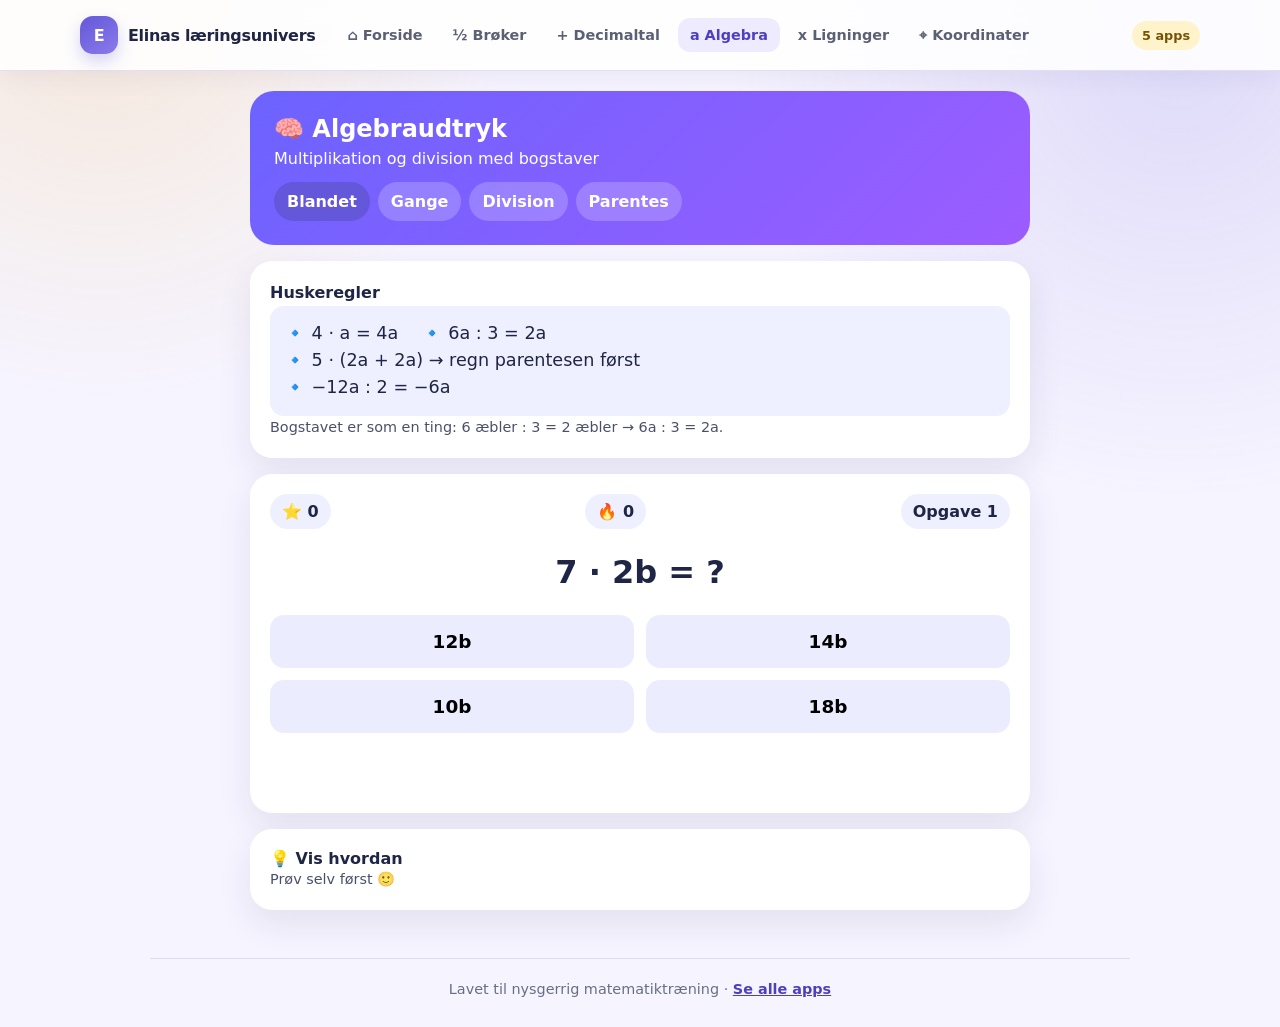
==== algebra-expressions.html @ 9d1c55e8 "Add connected mathematics learning apps" ====
<!doctype html><html lang='da'><head><meta charset='utf-8'><meta name='viewport' content='width=device-width,initial-scale=1'><meta name='description' content='Interaktiv træning i algebraudtryk med multiplikation, division og parenteser.'><title>Algebraudtryk · Elinas læringsunivers</title><style>
:root{font-family:system-ui,-apple-system,sans-serif;color:#172033;background:#f5f7ff}*{box-sizing:border-box}body{margin:0}.wrap{max-width:820px;margin:auto;padding:20px}.hero{background:linear-gradient(135deg,#6c63ff,#9c5cff);color:white;padding:24px;border-radius:24px}.hero h1{margin:0 0 6px}.card{background:white;margin-top:16px;padding:20px;border-radius:20px;box-shadow:0 5px 20px #27305b18}.rule{font-size:1.1rem;background:#eef0ff;padding:14px;border-radius:14px}.q{font-size:2rem;font-weight:750;text-align:center;margin:24px 0}.answers{display:grid;grid-template-columns:repeat(2,1fr);gap:12px}.answers button,.btn{border:0;border-radius:14px;padding:16px;font-size:1.15rem;font-weight:700;background:#ececff;cursor:pointer}.answers button:hover,.btn:hover{filter:brightness(.97)}.good{background:#d9f7e6!important}.bad{background:#ffe0e0!important}.feedback{text-align:center;min-height:32px;font-weight:700;font-size:1.1rem;margin:14px}.top{display:flex;justify-content:space-between;gap:8px;align-items:center}.pill{background:#eef0ff;border-radius:999px;padding:8px 12px;font-weight:700}.tabs{display:flex;gap:8px;flex-wrap:wrap;margin-top:14px}.tabs button{border:0;padding:10px 13px;border-radius:999px;background:#ffffff33;color:white;font-weight:700}.tabs button.on{background:white;color:#5c52dd}.explain{line-height:1.55}.step{padding:9px 12px;border-left:4px solid #6c63ff;background:#f7f7ff;margin:8px 0;border-radius:6px}.small{font-size:.9rem;opacity:.8}@media(max-width:520px){.answers{grid-template-columns:1fr}.q{font-size:1.65rem}}
</style><link rel='stylesheet' href='shared.css'><script defer src='shared.js'></script></head><body><div class='wrap'><section class='hero'><h1>🧠 Algebraudtryk</h1><div>Multiplikation og division med bogstaver</div><div class='tabs'><button class='on' data-mode='mix'>Blandet</button><button data-mode='mul'>Gange</button><button data-mode='div'>Division</button><button data-mode='paren'>Parentes</button></div></section>
<section class='card explain'><b>Huskeregler</b><div class='rule'>🔹 4 · a = 4a &nbsp;&nbsp; 🔹 6a : 3 = 2a<br>🔹 5 · (2a + 2a) → regn parentesen først<br>🔹 −12a : 2 = −6a</div><div class='small'>Bogstavet er som en ting: 6 æbler : 3 = 2 æbler → 6a : 3 = 2a.</div></section>
<section class='card'><div class='top'><span class='pill' id='score'>⭐ 0</span><span class='pill' id='streak'>🔥 0</span><span class='pill' id='level'>Opgave 1</span></div><div class='q' id='q'></div><div class='answers' id='answers'></div><div class='feedback' id='feedback'></div><button class='btn' id='next' style='width:100%;display:none'>Næste →</button></section>
<section class='card' id='help'><b>💡 Vis hvordan</b><div id='steps' class='explain small'>Vælg et svar først. Hvis det er forkert, får du et hint.</div></section></div>
<script>
let score=0,streak=0,n=1,mode='mix',current=null,locked=false;
const q=document.querySelector('#q'),ans=document.querySelector('#answers'),fb=document.querySelector('#feedback'),next=document.querySelector('#next'),steps=document.querySelector('#steps');
function ri(a,b){return Math.floor(Math.random()*(b-a+1))+a} function pick(a){return a[ri(0,a.length-1)]}
function make(type){let a=pick(['a','b']); if(type==='mul'){let x=ri(2,12),y=ri(2,5),neg=Math.random()<.2?-1:1;return {text:`${neg*x} · ${y}${a}`,v:neg*x*y,s:a,step:`Gang tallene: ${neg*x} · ${y} = ${neg*x*y}. Behold ${a}.`}} if(type==='div'){let d=ri(2,6),v=ri(2,12)*(Math.random()<.25?-1:1),num=d*v;return{text:`${num}${a} : ${d}`,v,s:a,step:`Divider tallet: ${num} : ${d} = ${v}. Behold ${a}.`}} let x=ri(2,6),y=ri(1,5),z=ri(1,5);return{text:`${x} · (${y}${a} + ${z}${a})`,v:x*(y+z),s:a,step:`Først parentesen: ${y}${a} + ${z}${a} = ${y+z}${a}. Derefter ${x} · ${y+z}${a} = ${x*(y+z)}${a}.`}}
function fmt(v,s){return `${v===1?'':v===-1?'-':v}${s}`}
function newQ(){locked=false;fb.textContent='';next.style.display='none';steps.textContent='Prøv selv først 🙂';let t=mode==='mix'?pick(['mul','div','paren']):mode;current=make(t);q.textContent=current.text+' = ?';let vals=new Set([current.v]);while(vals.size<4){let d=pick([-6,-4,-3,-2,-1,1,2,3,4,6]);vals.add(current.v+d)}let opts=[...vals].sort(()=>Math.random()-.5);ans.innerHTML='';opts.forEach(v=>{let b=document.createElement('button');b.textContent=fmt(v,current.s);b.onclick=()=>check(v,b);ans.appendChild(b)});document.querySelector('#level').textContent='Opgave '+n}
function check(v,b){if(locked)return;if(v===current.v){locked=true;b.classList.add('good');score++;streak++;fb.textContent=streak>=3?'🌟 Flot! '+streak+' rigtige i træk!':'✅ Rigtigt!';steps.innerHTML='<div class="step">'+current.step+'</div>';next.style.display='block';document.querySelector('#score').textContent='⭐ '+score;document.querySelector('#streak').textContent='🔥 '+streak}else{b.classList.add('bad');b.disabled=true;streak=0;document.querySelector('#streak').textContent='🔥 0';fb.textContent='Ikke helt — prøv igen 💪';steps.innerHTML='<div class="step">Hint: '+(current.text.includes(':')?'Divider kun tallet. Bogstavet følger med.':current.text.includes('(')?'Regn inde i parentesen først.':'Gang tallene og behold bogstavet.')+'</div>'}}
next.onclick=()=>{n++;newQ()};document.querySelectorAll('.tabs button').forEach(b=>b.onclick=()=>{document.querySelectorAll('.tabs button').forEach(x=>x.classList.remove('on'));b.classList.add('on');mode=b.dataset.mode;n=1;newQ()});newQ();
</script></body></html>
---- shared.css ----
:root {
  --learning-bg: #f6f4ff;
  --learning-surface: #ffffff;
  --learning-ink: #1f2544;
  --learning-muted: #667085;
  --learning-primary: #6557d9;
  --learning-primary-dark: #4c3fc0;
  --learning-primary-soft: #eeebff;
  --learning-accent: #f3a712;
  --learning-success: #15966b;
  --learning-danger: #d84c5f;
  --learning-line: #ded9f2;
  --learning-shadow: 0 14px 35px rgba(43, 35, 92, .09);

  /* Map the original apps' variables onto one shared visual system. */
  --bg: var(--learning-bg);
  --paper: var(--learning-bg);
  --card: var(--learning-surface);
  --ink: var(--learning-ink);
  --text: var(--learning-ink);
  --muted: var(--learning-muted);
  --line: var(--learning-line);
  --accent: var(--learning-primary);
  --accent-soft: var(--learning-primary-soft);
  --purple: var(--learning-primary);
  --purple2: #8d80ea;
  --blue: var(--learning-primary);
  --good: var(--learning-success);
  --ok: var(--learning-success);
  --bad: var(--learning-danger);
  --red: var(--learning-danger);
  --yellow: #ffd76a;
  --fill1: var(--learning-primary);
  --fill2: var(--learning-accent);
  --shadow: var(--learning-shadow);
}

html { color-scheme: light; }

body {
  min-height: 100vh;
  color: var(--learning-ink);
  background:
    radial-gradient(circle at 8% 0%, rgba(243, 167, 18, .15), transparent 25rem),
    radial-gradient(circle at 92% 5%, rgba(101, 87, 217, .16), transparent 28rem),
    var(--learning-bg);
  font-family: "Segoe UI", system-ui, -apple-system, sans-serif;
}

button, select, input { font: inherit; }

button, a { -webkit-tap-highlight-color: transparent; }

button:focus-visible,
a:focus-visible,
select:focus-visible,
input:focus-visible {
  outline: 3px solid rgba(101, 87, 217, .32);
  outline-offset: 3px;
}

.site-header {
  position: sticky;
  top: 0;
  z-index: 1000;
  display: block;
  padding: 0;
  border-bottom: 1px solid rgba(222, 217, 242, .85);
  background: rgba(255, 255, 255, .88);
  box-shadow: 0 7px 24px rgba(43, 35, 92, .06);
  backdrop-filter: blur(14px);
}

.site-header__inner {
  width: min(1120px, calc(100% - 28px));
  margin: 0 auto;
  min-height: 70px;
  display: flex;
  align-items: center;
  gap: 18px;
}

.site-brand {
  flex: 0 0 auto;
  display: inline-flex;
  align-items: center;
  gap: 10px;
  color: var(--learning-ink);
  text-decoration: none;
  font-weight: 850;
  letter-spacing: -.02em;
}

.site-brand__mark {
  width: 38px;
  height: 38px;
  display: grid;
  place-items: center;
  border-radius: 13px;
  color: #fff;
  background: linear-gradient(145deg, var(--learning-primary), #8a7bea);
  box-shadow: 0 7px 16px rgba(101, 87, 217, .25);
}

.site-nav {
  display: flex;
  align-items: center;
  gap: 6px;
  overflow-x: auto;
  scrollbar-width: none;
  padding: 8px 2px;
}

.site-nav::-webkit-scrollbar { display: none; }

.site-nav a {
  flex: 0 0 auto;
  padding: 9px 12px;
  border-radius: 12px;
  color: #5b6174;
  text-decoration: none;
  font-size: .9rem;
  font-weight: 750;
}

.site-nav a:hover { background: #f4f2ff; color: var(--learning-primary-dark); }

.site-nav a[aria-current="page"] {
  color: var(--learning-primary-dark);
  background: var(--learning-primary-soft);
}

.site-header__age {
  margin-left: auto;
  flex: 0 0 auto;
  padding: 7px 10px;
  border-radius: 999px;
  color: #745306;
  background: #fff3cb;
  font-size: .8rem;
  font-weight: 800;
}

/* Shared surfaces and controls across the five original apps. */
.card, .panel, .scorebox, .score {
  border-color: var(--learning-line) !important;
  box-shadow: var(--learning-shadow) !important;
}

.card, .panel { border-radius: 22px !important; }

.btn, button.primary, button#checkBtn {
  background: var(--learning-primary);
  color: #fff;
}

.tab.active, .tabs button.on {
  background: var(--learning-primary) !important;
  color: #fff !important;
}

.site-footer {
  width: min(980px, calc(100% - 32px));
  margin: 28px auto 0;
  padding: 22px 0 30px;
  border-top: 1px solid var(--learning-line);
  color: var(--learning-muted);
  text-align: center;
  font-size: .9rem;
}

.site-footer a { color: var(--learning-primary-dark); font-weight: 750; }

@media (max-width: 850px) {
  .site-header__inner { align-items: flex-start; flex-wrap: wrap; gap: 0 12px; padding-top: 9px; }
  .site-nav { order: 3; width: 100%; }
  .site-header__age { align-self: center; }
}

@media (max-width: 520px) {
  .site-header__inner { width: min(100% - 20px, 1120px); }
  .site-brand__text { font-size: .92rem; }
  .site-header__age { display: none; }
  .site-nav a { padding: 8px 10px; font-size: .84rem; }
}

@media (prefers-reduced-motion: reduce) {
  *, *::before, *::after { scroll-behavior: auto !important; transition-duration: .01ms !important; animation-duration: .01ms !important; }
}
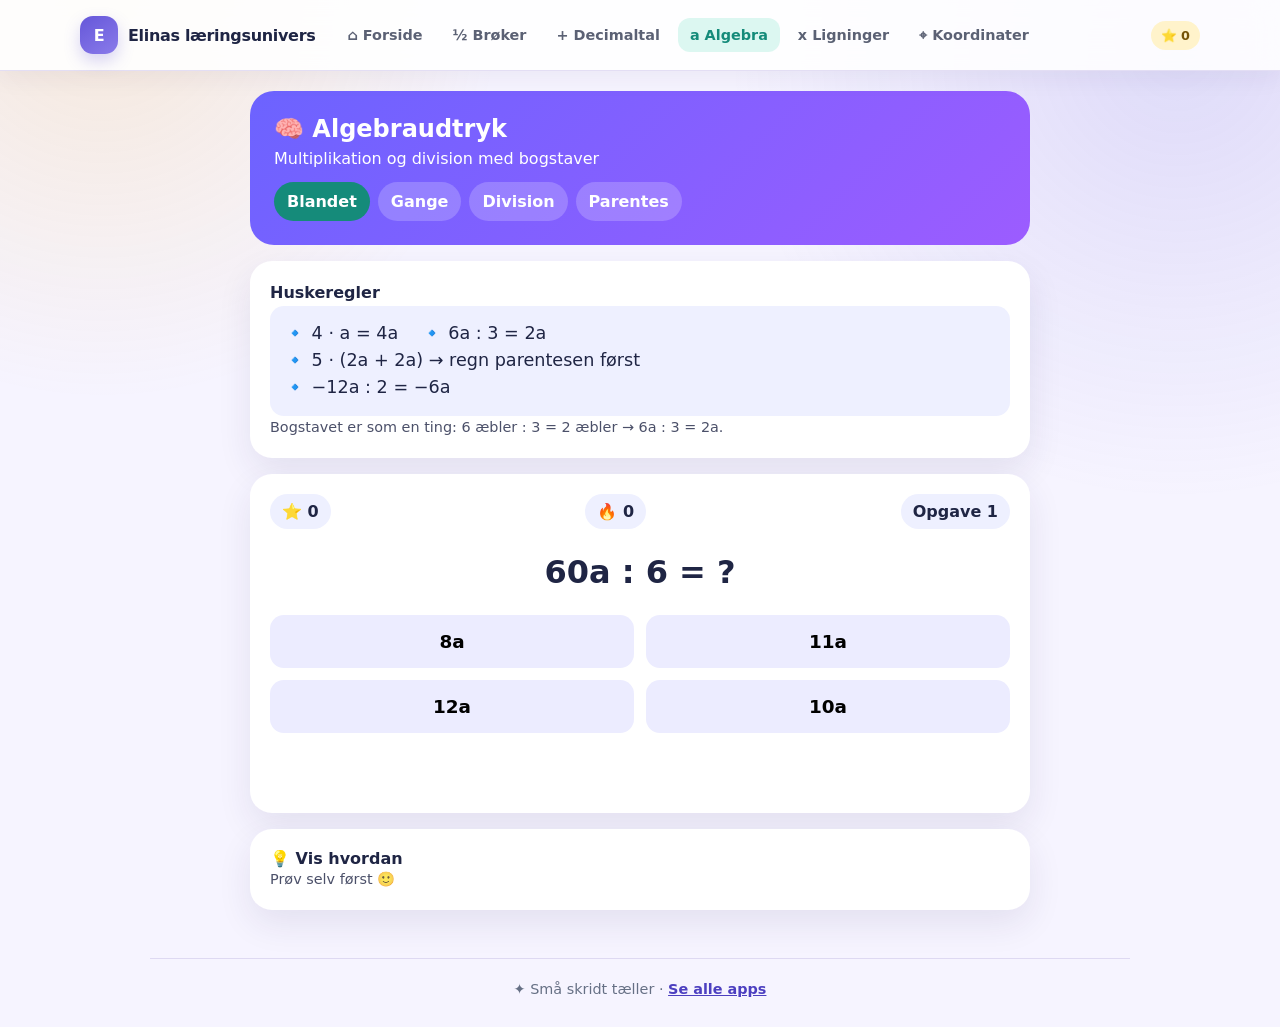
==== commit 8c074e12: "Add shared progress and motivational design" ====
--- a/algebra-expressions.html
+++ b/algebra-expressions.html
@@ -1,4 +1,4 @@
-<!doctype html><html lang='da'><head><meta charset='utf-8'><meta name='viewport' content='width=device-width,initial-scale=1'><meta name='description' content='Interaktiv træning i algebraudtryk med multiplikation, division og parenteser.'><title>Algebraudtryk · Elinas læringsunivers</title><style>
+<!doctype html><html lang='da'><head><meta charset='utf-8'><meta name='viewport' content='width=device-width,initial-scale=1'><meta name='description' content='Interaktiv træning i algebraudtryk med multiplikation, division og parenteser.'><title>Algebraudtryk · Elinas læringsunivers</title><link rel='icon' href='favicon.svg' type='image/svg+xml'><style>
 :root{font-family:system-ui,-apple-system,sans-serif;color:#172033;background:#f5f7ff}*{box-sizing:border-box}body{margin:0}.wrap{max-width:820px;margin:auto;padding:20px}.hero{background:linear-gradient(135deg,#6c63ff,#9c5cff);color:white;padding:24px;border-radius:24px}.hero h1{margin:0 0 6px}.card{background:white;margin-top:16px;padding:20px;border-radius:20px;box-shadow:0 5px 20px #27305b18}.rule{font-size:1.1rem;background:#eef0ff;padding:14px;border-radius:14px}.q{font-size:2rem;font-weight:750;text-align:center;margin:24px 0}.answers{display:grid;grid-template-columns:repeat(2,1fr);gap:12px}.answers button,.btn{border:0;border-radius:14px;padding:16px;font-size:1.15rem;font-weight:700;background:#ececff;cursor:pointer}.answers button:hover,.btn:hover{filter:brightness(.97)}.good{background:#d9f7e6!important}.bad{background:#ffe0e0!important}.feedback{text-align:center;min-height:32px;font-weight:700;font-size:1.1rem;margin:14px}.top{display:flex;justify-content:space-between;gap:8px;align-items:center}.pill{background:#eef0ff;border-radius:999px;padding:8px 12px;font-weight:700}.tabs{display:flex;gap:8px;flex-wrap:wrap;margin-top:14px}.tabs button{border:0;padding:10px 13px;border-radius:999px;background:#ffffff33;color:white;font-weight:700}.tabs button.on{background:white;color:#5c52dd}.explain{line-height:1.55}.step{padding:9px 12px;border-left:4px solid #6c63ff;background:#f7f7ff;margin:8px 0;border-radius:6px}.small{font-size:.9rem;opacity:.8}@media(max-width:520px){.answers{grid-template-columns:1fr}.q{font-size:1.65rem}}
 </style><link rel='stylesheet' href='shared.css'><script defer src='shared.js'></script></head><body><div class='wrap'><section class='hero'><h1>🧠 Algebraudtryk</h1><div>Multiplikation og division med bogstaver</div><div class='tabs'><button class='on' data-mode='mix'>Blandet</button><button data-mode='mul'>Gange</button><button data-mode='div'>Division</button><button data-mode='paren'>Parentes</button></div></section>
 <section class='card explain'><b>Huskeregler</b><div class='rule'>🔹 4 · a = 4a &nbsp;&nbsp; 🔹 6a : 3 = 2a<br>🔹 5 · (2a + 2a) → regn parentesen først<br>🔹 −12a : 2 = −6a</div><div class='small'>Bogstavet er som en ting: 6 æbler : 3 = 2 æbler → 6a : 3 = 2a.</div></section>
@@ -11,6 +11,6 @@
 function make(type){let a=pick(['a','b']); if(type==='mul'){let x=ri(2,12),y=ri(2,5),neg=Math.random()<.2?-1:1;return {text:`${neg*x} · ${y}${a}`,v:neg*x*y,s:a,step:`Gang tallene: ${neg*x} · ${y} = ${neg*x*y}. Behold ${a}.`}} if(type==='div'){let d=ri(2,6),v=ri(2,12)*(Math.random()<.25?-1:1),num=d*v;return{text:`${num}${a} : ${d}`,v,s:a,step:`Divider tallet: ${num} : ${d} = ${v}. Behold ${a}.`}} let x=ri(2,6),y=ri(1,5),z=ri(1,5);return{text:`${x} · (${y}${a} + ${z}${a})`,v:x*(y+z),s:a,step:`Først parentesen: ${y}${a} + ${z}${a} = ${y+z}${a}. Derefter ${x} · ${y+z}${a} = ${x*(y+z)}${a}.`}}
 function fmt(v,s){return `${v===1?'':v===-1?'-':v}${s}`}
 function newQ(){locked=false;fb.textContent='';next.style.display='none';steps.textContent='Prøv selv først 🙂';let t=mode==='mix'?pick(['mul','div','paren']):mode;current=make(t);q.textContent=current.text+' = ?';let vals=new Set([current.v]);while(vals.size<4){let d=pick([-6,-4,-3,-2,-1,1,2,3,4,6]);vals.add(current.v+d)}let opts=[...vals].sort(()=>Math.random()-.5);ans.innerHTML='';opts.forEach(v=>{let b=document.createElement('button');b.textContent=fmt(v,current.s);b.onclick=()=>check(v,b);ans.appendChild(b)});document.querySelector('#level').textContent='Opgave '+n}
-function check(v,b){if(locked)return;if(v===current.v){locked=true;b.classList.add('good');score++;streak++;fb.textContent=streak>=3?'🌟 Flot! '+streak+' rigtige i træk!':'✅ Rigtigt!';steps.innerHTML='<div class="step">'+current.step+'</div>';next.style.display='block';document.querySelector('#score').textContent='⭐ '+score;document.querySelector('#streak').textContent='🔥 '+streak}else{b.classList.add('bad');b.disabled=true;streak=0;document.querySelector('#streak').textContent='🔥 0';fb.textContent='Ikke helt — prøv igen 💪';steps.innerHTML='<div class="step">Hint: '+(current.text.includes(':')?'Divider kun tallet. Bogstavet følger med.':current.text.includes('(')?'Regn inde i parentesen først.':'Gang tallene og behold bogstavet.')+'</div>'}}
+function check(v,b){if(locked)return;if(v===current.v){locked=true;b.classList.add('good');score++;streak++;window.LearningUniverse?.earnStar('algebra-expressions',streak>=3?`${streak} rigtige i træk!`:'Algebra klaret!');fb.textContent=streak>=3?'🌟 Flot! '+streak+' rigtige i træk!':'✅ Rigtigt!';steps.innerHTML='<div class="step">'+current.step+'</div>';next.style.display='block';document.querySelector('#score').textContent='⭐ '+score;document.querySelector('#streak').textContent='🔥 '+streak}else{b.classList.add('bad');b.disabled=true;streak=0;document.querySelector('#streak').textContent='🔥 0';fb.textContent='Ikke helt — prøv igen 💪';steps.innerHTML='<div class="step">Hint: '+(current.text.includes(':')?'Divider kun tallet. Bogstavet følger med.':current.text.includes('(')?'Regn inde i parentesen først.':'Gang tallene og behold bogstavet.')+'</div>'}}
 next.onclick=()=>{n++;newQ()};document.querySelectorAll('.tabs button').forEach(b=>b.onclick=()=>{document.querySelectorAll('.tabs button').forEach(x=>x.classList.remove('on'));b.classList.add('on');mode=b.dataset.mode;n=1;newQ()});newQ();
 </script></body></html>
--- a/shared.css
+++ b/shared.css
@@ -38,6 +38,8 @@
 html { color-scheme: light; }
 
 body {
+  --page-accent: var(--learning-primary);
+  --page-accent-soft: var(--learning-primary-soft);
   min-height: 100vh;
   color: var(--learning-ink);
   background:
@@ -46,6 +48,12 @@
     var(--learning-bg);
   font-family: "Segoe UI", system-ui, -apple-system, sans-serif;
 }
+
+body[data-learning-page="fractions"] { --page-accent:#6557d9; --page-accent-soft:#eeebff; }
+body[data-learning-page="decimal-addition"] { --page-accent:#e7a20a; --page-accent-soft:#fff4d4; }
+body[data-learning-page="algebra-expressions"] { --page-accent:#158b7a; --page-accent-soft:#dcf7f1; }
+body[data-learning-page="equation-lab"] { --page-accent:#d65382; --page-accent-soft:#ffe7f0; }
+body[data-learning-page="coordinate-plane"] { --page-accent:#3478d4; --page-accent-soft:#e4f0ff; }
 
 button, select, input { font: inherit; }
 
@@ -102,6 +110,19 @@
   box-shadow: 0 7px 16px rgba(101, 87, 217, .25);
 }
 
+.site-menu-button {
+  display: none;
+  align-items: center;
+  gap: 6px;
+  border: 1px solid var(--learning-line);
+  border-radius: 12px;
+  padding: 9px 11px;
+  color: var(--learning-primary-dark);
+  background: #fff;
+  font-weight: 800;
+  cursor: pointer;
+}
+
 .site-nav {
   display: flex;
   align-items: center;
@@ -126,11 +147,11 @@
 .site-nav a:hover { background: #f4f2ff; color: var(--learning-primary-dark); }
 
 .site-nav a[aria-current="page"] {
-  color: var(--learning-primary-dark);
-  background: var(--learning-primary-soft);
-}
-
-.site-header__age {
+  color: var(--page-accent);
+  background: var(--page-accent-soft);
+}
+
+.site-star-count {
   margin-left: auto;
   flex: 0 0 auto;
   padding: 7px 10px;
@@ -139,6 +160,7 @@
   background: #fff3cb;
   font-size: .8rem;
   font-weight: 800;
+  text-decoration: none;
 }
 
 /* Shared surfaces and controls across the five original apps. */
@@ -155,9 +177,36 @@
 }
 
 .tab.active, .tabs button.on {
-  background: var(--learning-primary) !important;
+  background: var(--page-accent) !important;
   color: #fff !important;
 }
+
+body:not([data-learning-page="home"]) .btn,
+body:not([data-learning-page="home"]) button.primary,
+body:not([data-learning-page="home"]) button#checkBtn {
+  background: var(--page-accent);
+}
+
+.star-toast {
+  position: fixed;
+  right: 18px;
+  bottom: 18px;
+  z-index: 1200;
+  max-width: min(360px, calc(100% - 36px));
+  padding: 13px 17px;
+  border: 1px solid #efd36d;
+  border-radius: 16px;
+  color: #5f4700;
+  background: #fff7d7;
+  box-shadow: 0 16px 38px rgba(63, 48, 8, .18);
+  font-weight: 850;
+  opacity: 0;
+  transform: translateY(18px) scale(.96);
+  pointer-events: none;
+  transition: opacity .2s ease, transform .2s ease;
+}
+
+.star-toast--show { opacity: 1; transform: translateY(0) scale(1); }
 
 .site-footer {
   width: min(980px, calc(100% - 32px));
@@ -172,16 +221,35 @@
 .site-footer a { color: var(--learning-primary-dark); font-weight: 750; }
 
 @media (max-width: 850px) {
-  .site-header__inner { align-items: flex-start; flex-wrap: wrap; gap: 0 12px; padding-top: 9px; }
-  .site-nav { order: 3; width: 100%; }
-  .site-header__age { align-self: center; }
+  .site-header__inner { position: relative; min-height:64px; gap: 10px; }
+  .site-brand { margin-right:auto; }
+  .site-menu-button { display:inline-flex; }
+  .site-star-count { margin-left:0; }
+  .site-nav {
+    position:absolute;
+    top:calc(100% - 2px);
+    right:0;
+    left:0;
+    display:none;
+    grid-template-columns:repeat(2,minmax(0,1fr));
+    gap:7px;
+    padding:12px;
+    overflow:visible;
+    border:1px solid var(--learning-line);
+    border-radius:0 0 18px 18px;
+    background:#fff;
+    box-shadow:var(--learning-shadow);
+  }
+  .site-nav[data-open="true"] { display:grid; }
+  .site-nav a { white-space:normal; }
 }
 
 @media (max-width: 520px) {
   .site-header__inner { width: min(100% - 20px, 1120px); }
   .site-brand__text { font-size: .92rem; }
-  .site-header__age { display: none; }
-  .site-nav a { padding: 8px 10px; font-size: .84rem; }
+  .site-star-count { padding:7px 8px; }
+  .site-menu-button { padding:8px 9px; }
+  .site-nav a { padding:10px; font-size:.88rem; }
 }
 
 @media (prefers-reduced-motion: reduce) {
